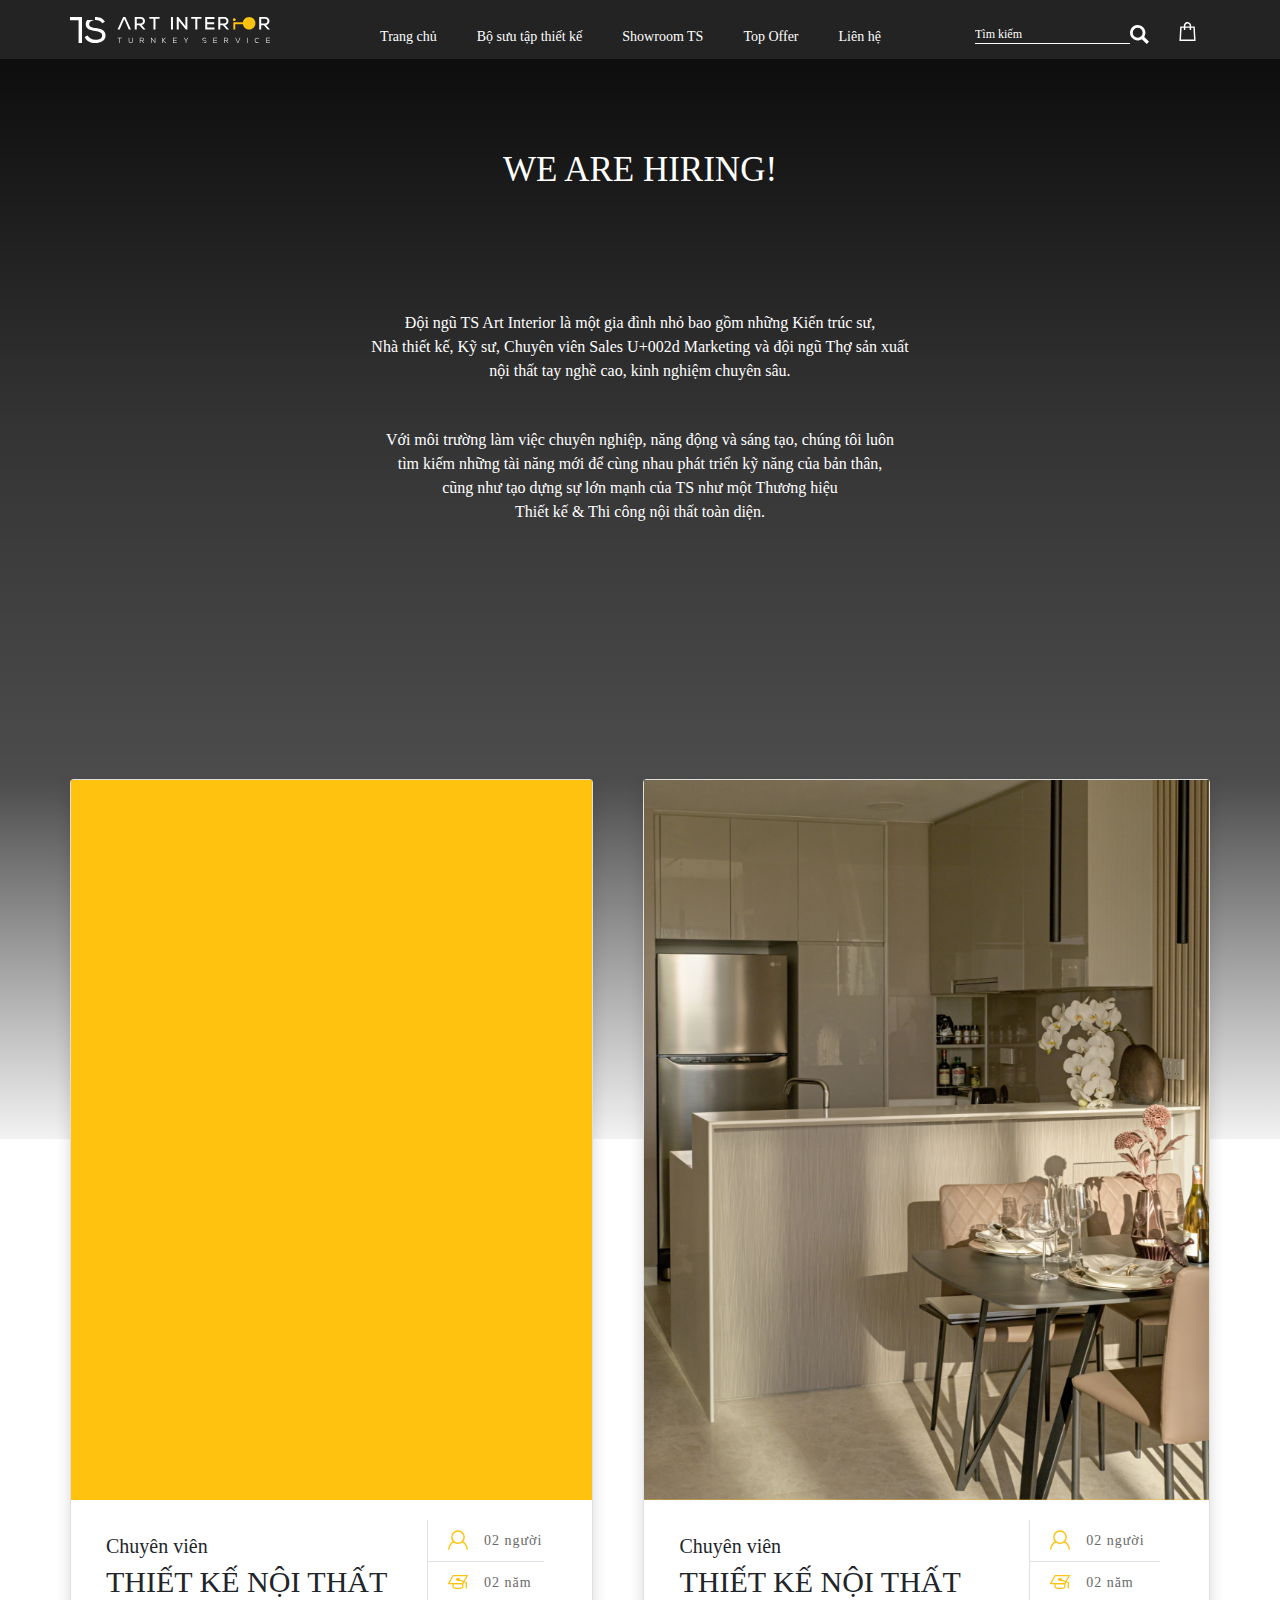
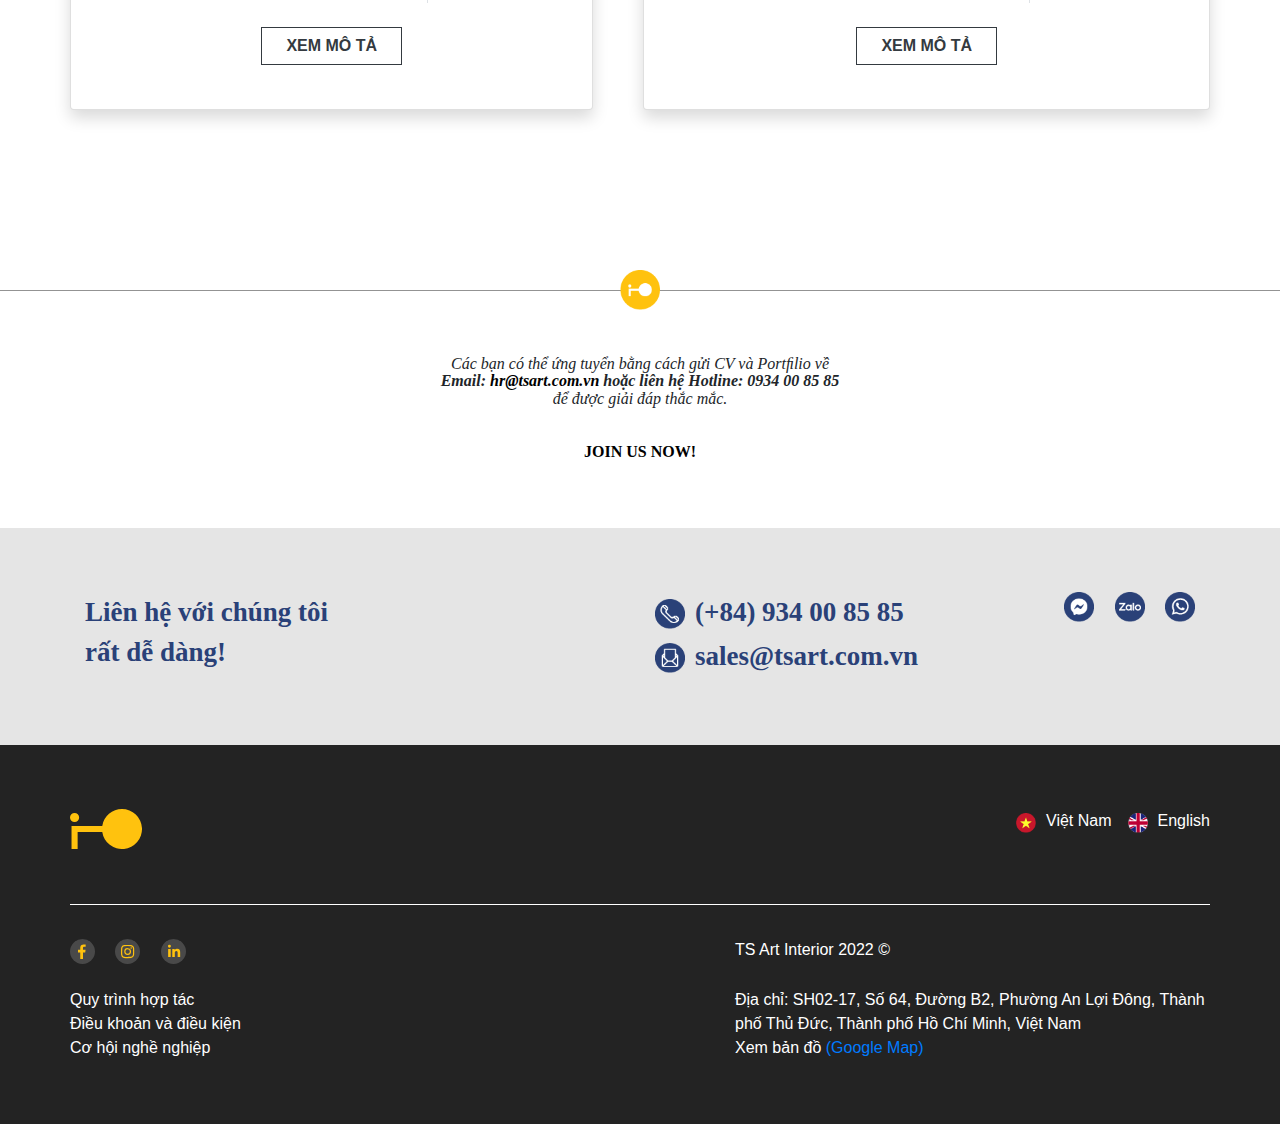
==== pages/CAREER_OPPORTUNITIES/index.html @ ac377da1 "update UI page career opportunities" ====
<!DOCTYPE html>
<html lang="en">

<head>
	<meta charset="UTF-8">
	<meta http-equiv="X-UA-Compatible" content="IE=edge">
	<meta name="viewport" content="width=device-width, initial-scale=1.0">
	<!-- link bootstrap 4.6.1 css -->
	<link rel="stylesheet" href="../../vendor/bootstrap-4.6.1/css/bootstrap.min.css">
	<!-- global styles  -->
	<link rel="stylesheet" href="../../css/styles.css">
	<!-- current styles -->
	<link rel="stylesheet" href="./styles.css">
	<!-- global responsive styles -->
	<link rel="stylesheet" href="../../css/responsive.css">
	<!-- current SP responsive -->
	<link rel="stylesheet" href="./sp-styles.css">
	<title>Cơ Hội Nghề Nghiệp</title>
</head>

<body>
	<!-- #region header section -->
	<header>
		<div class="w-100 main_container header__container">
			<nav class="navbar navbar-expand-lg navbar-dark px-0 container">
				<a class="navbar-brand" href="#">
					<img src="../../images/logo.svg" width="200" height="32">
				</a>
				<button class="navbar-toggler" type="button" data-toggle="collapse" data-target="#navbarSupportedContent"
					aria-controls="navbarSupportedContent" aria-expanded="false" aria-label="Toggle navigation">
					<span class="navbar-toggler-icon"></span>
				</button>

				<div class="collapse navbar-collapse" id="navbarSupportedContent">
					<ul class="navbar-nav mx-auto">
						<li class="nav-item">
							<a class="nav-link" href="#">Trang chủ</a>
						</li>
						<li class="nav-item">
							<a class="nav-link" href="#">Bộ sưu tập thiết kế </a>
						</li>
						<li class="nav-item">
							<a class="nav-link" href="#">Showroom TS</a>
						</li>
						<li class="nav-item">
							<a class="nav-link" href="#">Top Offer</a>
						</li>
						<li class="nav-item">
							<a class="nav-link ">Liên hệ</a>
						</li>
					</ul>
					<div class="d-flex align-items-end" style="margin-top: 3px;">
						<form class="form-inline my-2 my-lg-0 header__form-search">
							<div class="input-group input-group-sm align-items-end">
								<input class="p-0 border-right-0 border-left-0 border-top-0 border-white bg-transparent rounded-0"
									placeholder="Tìm kiếm">
								<img src="../../images/ico_search.svg" width="19" height="19">
							</div>
						</form>
						<button class="btn my-0 my-sm-0 py-0 ml-3" type="submit">
							<img src="../../images/ico_cart.svg" width="19" height="19">
						</button>
					</div>

				</div>
			</nav>
		</div>
	</header>
	<!-- #endregion -->

	<!-- #region main section -->
	<main>

		<!-- #region banner section-->
		<section id="banner" style="background-image: url(./images/banner.png);">
			<div class="overplay"></div>
			<div class="container banner__content">
				<h3 class="text-white text-center content__title">WE ARE HIRING!</h3>
				<p class="text-white text-center content__text">
					Đội ngũ TS Art Interior là một gia đình nhỏ bao gồm những Kiến trúc sư, <br>
					Nhà thiết kế, Kỹ sư, Chuyên viên Sales U+002d Marketing và đội ngũ Thợ sản xuất <br>
					nội thất tay nghề cao, kinh nghiệm chuyên sâu.
				</p>
				<p class="text-white text-center content__text">
					Với môi trường làm việc chuyên nghiệp, năng động và sáng tạo, chúng tôi luôn <br>
					tìm kiếm những tài năng mới để cùng nhau phát triển kỹ năng của bản thân, <br>
					cũng như tạo dựng sự lớn mạnh của TS như một Thương hiệu <br>
					Thiết kế & Thi công nội thất toàn diện.
				</p>
			</div>
		</section>
		<!-- #endregion -->

		<!-- #region job_category section-->
		<section id="job_category">
			<div class="container px-0">
				<div class="job_category__list">
					<!-- #region job_category__item -->
					<div class="card shadow job_category__item">
						<div class="card-image-side">
						</div>
						<div class="card-body">
							<div class="content_side">
								<div class="row mx-0 mb-4">
									<div class="col-8 d-flex flex-column justify-content-end">
										<p class="content_subtitle">Chuyên viên</p>
										<P class="content_title">THIẾT KẾ NỘI THẤT</P>
									</div>
									<div class="col-4">
										<div class="label-icon border-left">
											<img class="icon mr-3" src="../../images/ico-user.svg" alt="" width="20" height="20">
											<span class="content_text">02 người</span>
										</div>
										<div class="border-bottom pr-2" style="width:90%"></div>
										<div class="label-icon border-left ">
											<img class="icon mr-3" src="../../images/ico-experience.svg" alt="" width="20" height="20">
											<span class="content_text">02 năm</span>
										</div>
									</div>
								</div>
								<div class="row mx-0 mb-4 justify-content-center">
									<button type="button" class="btn btn-outline-dark rounded-0 px-4">
										<b>XEM MÔ TẢ</b>
									</button>
								</div>
							</div>
						</div>
					</div>
					<!-- #endregion -->

					<!-- #region job_category__item -->
					<div class="card shadow job_category__item">
						<div class="card-image-side">
							<img class="card-img-top rounded-0" src="./images/image1.png">
							</img>
						</div>
						<div class="card-body">
							<div class="content_side">
								<div class="row mx-0 mb-4">
									<div class="col-8 d-flex flex-column justify-content-end">
										<p class="content_subtitle">Chuyên viên</p>
										<P class="content_title">THIẾT KẾ NỘI THẤT</P>
									</div>
									<div class="col-4">
										<div class="label-icon border-left">
											<img class="icon mr-3" src="../../images/ico-user.svg" alt="" width="20" height="20">
											<span class="content_text">02 người</span>
										</div>
										<div class="border-bottom pr-2" style="width:90%"></div>
										<div class="label-icon border-left ">
											<img class="icon mr-3" src="../../images/ico-experience.svg" alt="" width="20" height="20">
											<span class="content_text">02 năm</span>
										</div>
									</div>
								</div>
								<div class="row mx-0 mb-4 justify-content-center">
									<button type="button" class="btn btn-outline-dark rounded-0 px-4">
										<b>XEM MÔ TẢ</b>
									</button>
								</div>
							</div>
						</div>
					</div>
					<!-- #endregion -->
				</div>
		</section>
		<!-- #endregion -->

		<div class="line-section mb-5" style="margin-top: -20vh;">
			<img src="../../images/ico_cricle.png" width="40" height="40">
		</div>

		<!-- #region info section-->
		<section id="info">
			<div class="info__content">
				<p class="text-center">
					Các bạn có thể ứng tuyển bằng cách gửi CV và Portﬁlio về <br>
					<b>Email: <a href="mailto:hr@tsart.com.vn">hr@tsart.com.vn</a> hoặc liên hệ Hotline: 0934 00 85 85</b> <br>
					để được giải đáp thắc mắc.
				</p>
			</div>
			<div class="info__action text-center">
				<a href="#" class="text-black"><b>JOIN US NOW!</b></a>
			</div>
		</section>
		<!-- #endregion -->

		<!-- #region contact section-->
		<section class="contact">
			<div class="main_container">
				<div class="container">
					<div class="row">
						<div class="col-6">
							<p class="contact__title">Liên hệ với chúng tôi <br> rất dễ dàng!</p>
						</div>
						<div class="col-6">
							<div class="d-flex mx-0 flex-nowrap justify-content-between">
								<div class="label-icon">
									<img class="icon" src="../../images/ico_phone.png" alt="" width="40" height="40">
									<span class="contact__title">(+84) 934 00 85 85</span>
								</div>
								<div>
									<a href="#"><img class="icon mr-3" src="../../images/ico-chat_messenger.png" alt="" width="40"
											height="40"></a>
									<a href="#"><img class="icon mr-3" src="../../images/ico-chat_zalo.png" alt="" width="40"
											height="40"></a>
									<a href="#"><img class="icon" src="../../images/ico-chat_whatsapp.png" alt="" width="40"
											height="40"></a>
								</div>
							</div>
							<div class="label-icon">
								<img class="icon" src="../../images/ico_mail.png" alt="" width="40" height="40">
								<span class="contact__title">sales@tsart.com.vn</span>
							</div>
						</div>
					</div>
				</div>
			</div>
		</section>
		<!-- #endregion -->

	</main>
	<!-- #endregion -->

	<!-- #region footer section -->
	<footer>
		<div class="container">
			<div class="row border-white border-bottom head__footer">
				<div class="col px-0 brand__logo">
					<img class="icon" src="../../images/icon.svg" alt="" height="40">
				</div>
				<div class="col px-0">
					<div class="d-flex align-items-center justify-content-end">
						<div class="label-icon dark mr-3">
							<img class="icon" src="../../images/ico-lng_vn.png" alt="" width="20" height="20">
							<span class="contact__title">Việt Nam</span>
						</div>
						<div class="label-icon dark">
							<img class="icon" src="../../images/ico-lng-en.png" alt="" width="20" height="20">
							<span class="contact__title">English</span>
						</div>
					</div>
				</div>
			</div>
			<div class="row">
				<div class="col-7 mb-4 px-0">
					<div class=" list_social">
						<img class="icon mr-3" src="../../images/ico-social-fb.svg" alt="" width="25" height="25">
						<img class="icon mr-3" src="../../images/ico-social-ins.svg" alt="" width="25" height="25">
						<img class="icon" src="../../images/ico-social-in.svg" alt="" width="25" height="25">
					</div>
				</div>
				<div class="col-5 px-0">
					<div class="text">
						<p>TS Art Interior 2022 ©</p>
					</div>
				</div>

			</div>
			<div class="row">
				<div class="col-7 px-0">
					<p class="text">
						Quy trình hợp tác <br>
						Điều khoản và điều kiện <br>
						Cơ hội nghề nghiệp
					</p>
				</div>
				<div class="col-5 px-0">
					<p class="text">
						Địa chỉ: SH02-17, Số 64, Đường B2, Phường An Lợi Đông,
						Thành phố Thủ Đức, Thành phố Hồ Chí Minh, Việt Nam
						<br>
						Xem bản đồ <a href="#">(Google Map)</a>
					</p>
				</div>
			</div>
		</div>
	</footer>
	<!-- #endregion -->

	<script src="../../vendor/jquery-3.5.1/jquery-3.5.1.slim.min.js"></script>
	<script src="../../vendor/bootstrap-4.6.1/js/bootstrap.bundle.min.js"></script>
	<script src="../../js/main.js"></script>
</body>

</html>
---- css/styles.css ----
/* @import fonts */
@import url(./fonts.css);

/* @import variables css*/
@import url(./partials/_variables.css);

/* @import global css */
@import url(./partials/_global.css);

/* key frame animation css */
@import url(./partials/_keyframe.css);

/* @import icons */
@import url(./icons.css);

header {
}
header .header__container{
  background-color: #232323;
}
header .navbar-collapse .nav-item .nav-link {
  font-size: 14px;
  padding: 15px 20px 0 20px;
  color: #fff;
  font-family: var(--GothamBook);
}
header .header__form-search input:focus,
header .header__form-search input:active,
header .header__form-search input:hover,
header .header__form-search input {
  color: #fff;
  font-family: var(--GothamLight);
}
header .header__form-search input {
  border: 1px solid #fff;
  font-size: 12px;
}
header .header__form-search input::-webkit-input-placeholder {
  /* Edge */
  color: #fff;
}

header .header__form-search input:-ms-input-placeholder {
  /* Internet Explorer 10-11 */
  color: #fff;
}

header .header__form-search input::placeholder {
  color: #fff;
}
.line-section {
  position: relative;
  border-bottom: 1px solid #939393;
  margin: 5% 0;
  margin-bottom: 10%;
}
.line-section img {
  position: absolute;
  left: 50%;
  top: 50%;
  transform: translate(-50%, -50%);
}

.contact {
  background-color: #e5e5e5;
  padding: 5%;
}
.contact .contact__title {
  color: #2a4178;
  font-size: 27px;
  font-family: var(--GothamRegular);
  font-weight: 800;
}
.contact .icon {
  width: 30px;
  height: 30px;
}
.label-icon {
  display: flex;
  align-items: center;
}
.label-icon .icon {
  margin-right: 10px;
}

.label-icon .contact__title {
  margin-bottom: 4px;
}
.label-icon.dark .contact__title {
    color: #fff;
  }
footer {
  background-color: #232323;
  padding: 5% 0;
}
footer .head__footer{
    padding-bottom: 5%;
}

footer .text {
    font-size: 16px;
    color: #fff;
    font-weight: 500;
}
footer .head__footer{
    margin-bottom: 3%;
}
---- pages/CAREER_OPPORTUNITIES/styles.css ----
#banner {
  background-size: cover;
  background-position: center;
  position: relative;
  height: 120vh;
}

#banner .overplay {
  background-size: cover;
  position: absolute;
  top: 0;
  bottom: 0;
  width: 100%;
  background-image: linear-gradient(180deg, rgba(0, 0, 0, 0.95), rgba(0, 0, 0, 0.8), rgba(0, 0, 0, 0.7), rgba(0, 0, 0, 0.05));
}

#banner .banner__content {
  position: relative;
  height: 80vh;
}

#banner .banner__content .content__title {
  font-family: var(--GothamBold);
  font-size: 35px;
  padding: 10vh 0;
}

#banner .banner__content .content__text {
  padding: 2.5vh 0;
  font-family: var(--GothamBookItalic);
  font-size: 16px;
}
#job_category{
    position: relative;
    transform: translateY(-40vh);
}
#job_category .job_category__list{
  display: grid;
  grid-template: auto / auto auto;
  gap: 50px;
}

#job_category .job_category__item {}

#job_category .job_category__item .card-img-top {
  height: 100%;
}

#job_category .job_category__item .card-image-side {
  background-color: #FFC20E;
  height: 80vh;
}

#job_category .job_category__item .content_side .content_subtitle {
  font-family: var(--GothamLight);
  line-height: 1.5;
  font-size: 20px;
}

#job_category .job_category__item .content_side .content_title {
  font-family: var(--GothamRegular);
  line-height: 1.4;
  font-size: 30px;
  white-space: nowrap;
}

#job_category .job_category__item .content_side .label-icon {
  padding: 10px;
  padding-right: 0;
  padding-left: 20px;
}

#job_category .job_category__item .content_side .label-icon .content_text {
  font-family: var(--GothamLight);
  color: #686868;
  line-height: 1.5;
  letter-spacing: 1px;
  font-weight: 300;
  font-size: 14px;
}
#info{
  margin-bottom: 5%;
}
#info .info__content{
  margin-top: 5%;
  margin-bottom: 2.5%;
}
#info .info__content p{
  font-family: var(--GothamLightItalic);
  font-style: italic;
  font-size: 16px;
  line-height: 1.1;
}
#info .info__content a{
  color: #000;
  text-decoration: none;
}
#info .info__action{
  margin-bottom: 2.5%;
}
#info .info__action a{
  color: #000;
  text-decoration: none;
  font-weight: bold;
  font-family: var(--GothamBold);
}
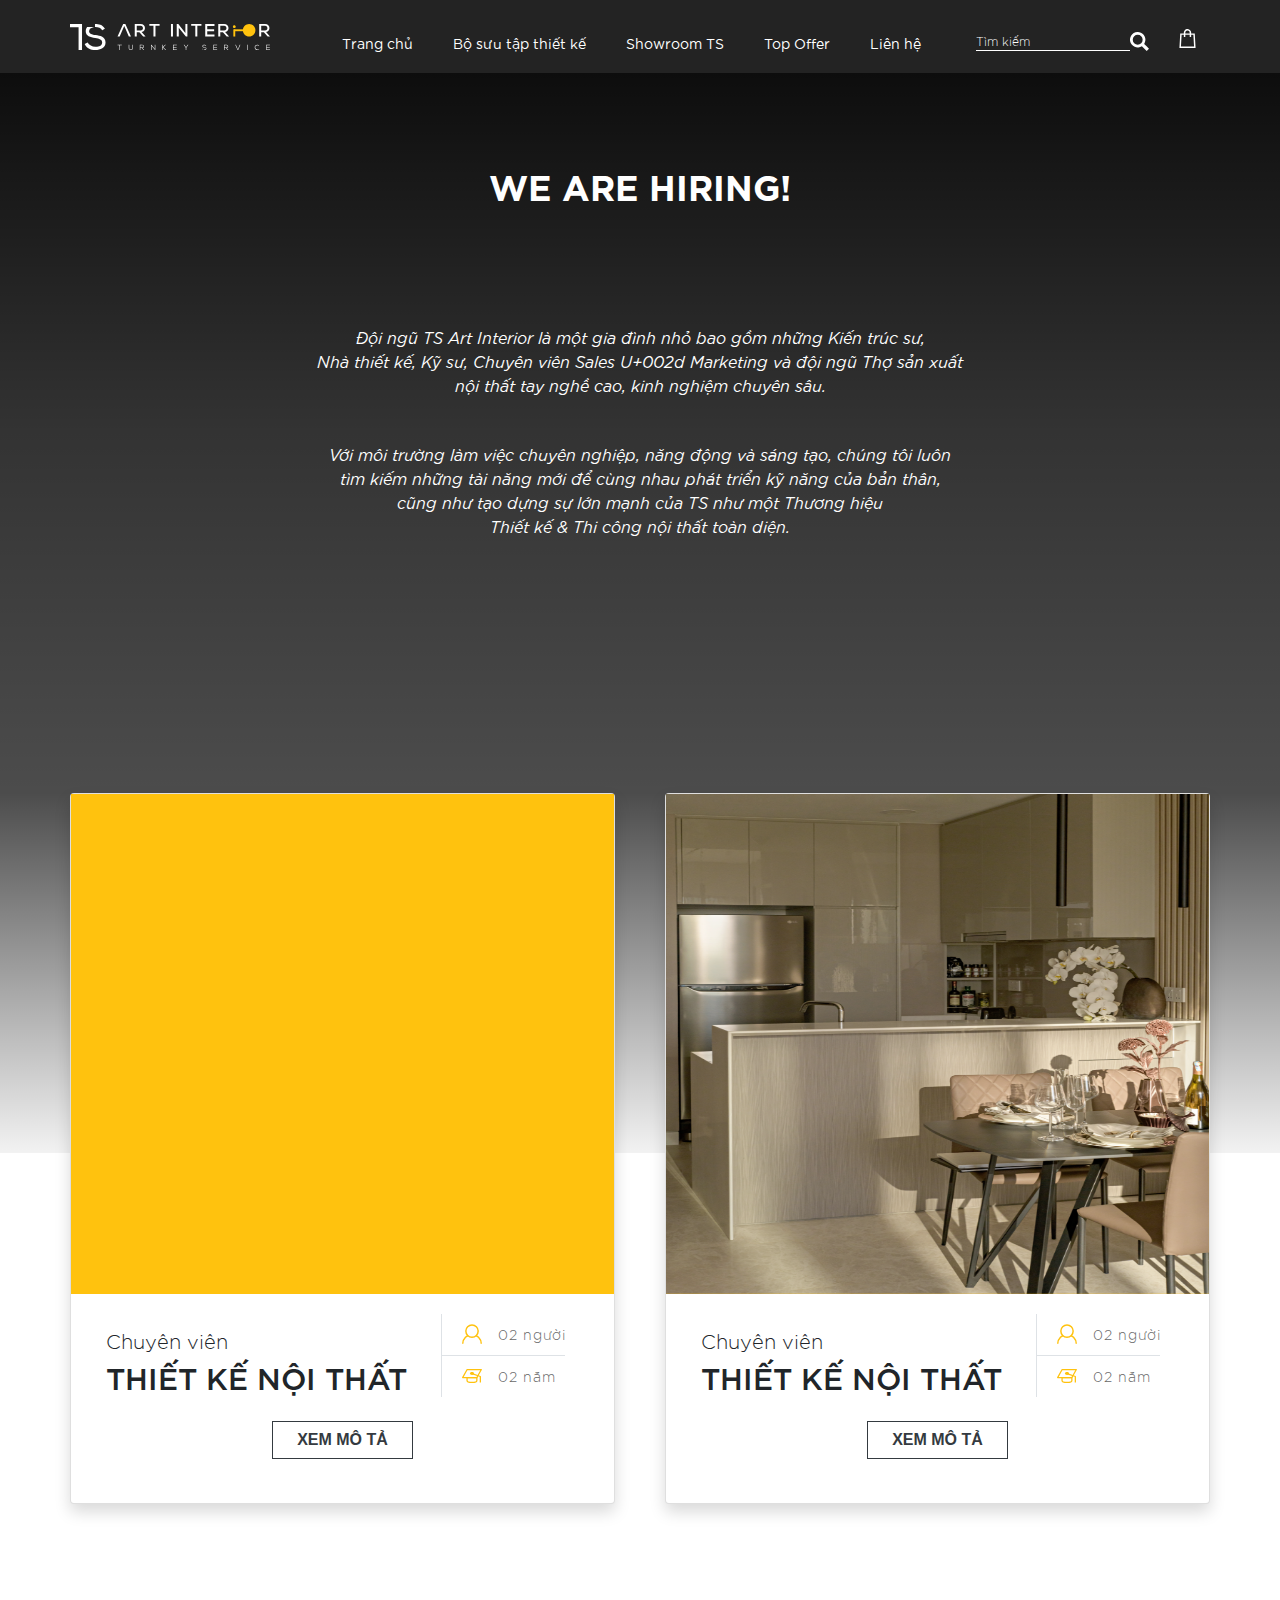
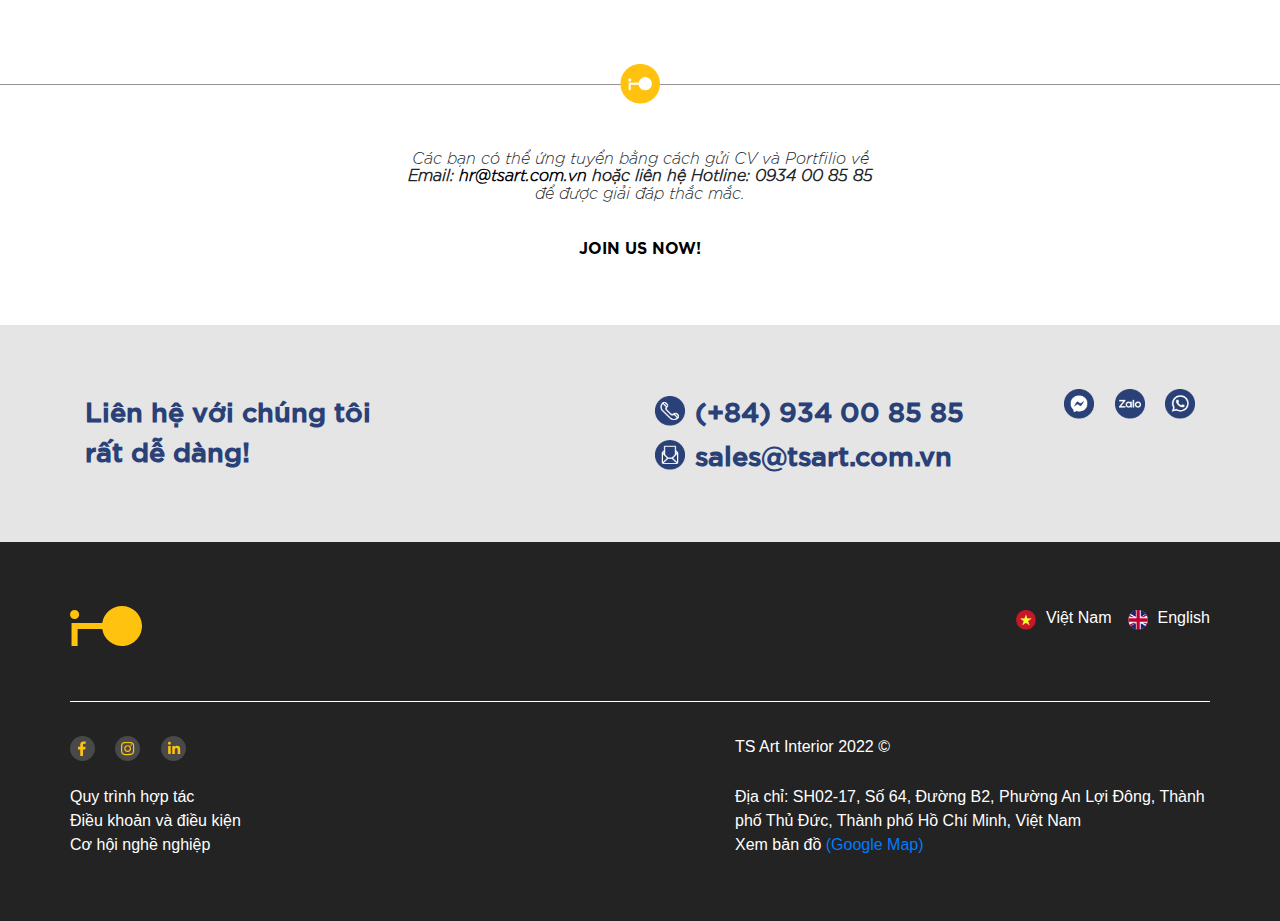
==== commit 868b3bd6: "update page css identifier" ====
--- a/pages/CAREER_OPPORTUNITIES/index.html
+++ b/pages/CAREER_OPPORTUNITIES/index.html
@@ -70,155 +70,156 @@
 
 	<!-- #region main section -->
 	<main>
-
-		<!-- #region banner section-->
-		<section id="banner" style="background-image: url(./images/banner.png);">
-			<div class="overplay"></div>
-			<div class="container banner__content">
-				<h3 class="text-white text-center content__title">WE ARE HIRING!</h3>
-				<p class="text-white text-center content__text">
-					Đội ngũ TS Art Interior là một gia đình nhỏ bao gồm những Kiến trúc sư, <br>
-					Nhà thiết kế, Kỹ sư, Chuyên viên Sales U+002d Marketing và đội ngũ Thợ sản xuất <br>
-					nội thất tay nghề cao, kinh nghiệm chuyên sâu.
-				</p>
-				<p class="text-white text-center content__text">
-					Với môi trường làm việc chuyên nghiệp, năng động và sáng tạo, chúng tôi luôn <br>
-					tìm kiếm những tài năng mới để cùng nhau phát triển kỹ năng của bản thân, <br>
-					cũng như tạo dựng sự lớn mạnh của TS như một Thương hiệu <br>
-					Thiết kế & Thi công nội thất toàn diện.
-				</p>
-			</div>
-		</section>
-		<!-- #endregion -->
-
-		<!-- #region job_category section-->
-		<section id="job_category">
-			<div class="container px-0">
-				<div class="job_category__list">
-					<!-- #region job_category__item -->
-					<div class="card shadow job_category__item">
-						<div class="card-image-side">
-						</div>
-						<div class="card-body">
-							<div class="content_side">
-								<div class="row mx-0 mb-4">
-									<div class="col-8 d-flex flex-column justify-content-end">
-										<p class="content_subtitle">Chuyên viên</p>
-										<P class="content_title">THIẾT KẾ NỘI THẤT</P>
-									</div>
-									<div class="col-4">
-										<div class="label-icon border-left">
-											<img class="icon mr-3" src="../../images/ico-user.svg" alt="" width="20" height="20">
-											<span class="content_text">02 người</span>
-										</div>
-										<div class="border-bottom pr-2" style="width:90%"></div>
-										<div class="label-icon border-left ">
-											<img class="icon mr-3" src="../../images/ico-experience.svg" alt="" width="20" height="20">
-											<span class="content_text">02 năm</span>
-										</div>
-									</div>
-								</div>
-								<div class="row mx-0 mb-4 justify-content-center">
-									<button type="button" class="btn btn-outline-dark rounded-0 px-4">
-										<b>XEM MÔ TẢ</b>
-									</button>
-								</div>
-							</div>
-						</div>
-					</div>
-					<!-- #endregion -->
-
-					<!-- #region job_category__item -->
-					<div class="card shadow job_category__item">
-						<div class="card-image-side">
-							<img class="card-img-top rounded-0" src="./images/image1.png">
-							</img>
-						</div>
-						<div class="card-body">
-							<div class="content_side">
-								<div class="row mx-0 mb-4">
-									<div class="col-8 d-flex flex-column justify-content-end">
-										<p class="content_subtitle">Chuyên viên</p>
-										<P class="content_title">THIẾT KẾ NỘI THẤT</P>
-									</div>
-									<div class="col-4">
-										<div class="label-icon border-left">
-											<img class="icon mr-3" src="../../images/ico-user.svg" alt="" width="20" height="20">
-											<span class="content_text">02 người</span>
-										</div>
-										<div class="border-bottom pr-2" style="width:90%"></div>
-										<div class="label-icon border-left ">
-											<img class="icon mr-3" src="../../images/ico-experience.svg" alt="" width="20" height="20">
-											<span class="content_text">02 năm</span>
-										</div>
-									</div>
-								</div>
-								<div class="row mx-0 mb-4 justify-content-center">
-									<button type="button" class="btn btn-outline-dark rounded-0 px-4">
-										<b>XEM MÔ TẢ</b>
-									</button>
-								</div>
-							</div>
-						</div>
-					</div>
-					<!-- #endregion -->
-				</div>
-		</section>
-		<!-- #endregion -->
-
-		<div class="line-section mb-5" style="margin-top: -20vh;">
-			<img src="../../images/ico_cricle.png" width="40" height="40">
+		<div id="career-page">
+
+			<!-- #region banner section-->
+			<section id="banner" style="background-image: url(./images/banner.png);">
+				<div class="overplay"></div>
+				<div class="container banner__content">
+					<h3 class="text-white text-center content__title">WE ARE HIRING!</h3>
+					<p class="text-white text-center content__text">
+						Đội ngũ TS Art Interior là một gia đình nhỏ bao gồm những Kiến trúc sư, <br>
+						Nhà thiết kế, Kỹ sư, Chuyên viên Sales U+002d Marketing và đội ngũ Thợ sản xuất <br>
+						nội thất tay nghề cao, kinh nghiệm chuyên sâu.
+					</p>
+					<p class="text-white text-center content__text">
+						Với môi trường làm việc chuyên nghiệp, năng động và sáng tạo, chúng tôi luôn <br>
+						tìm kiếm những tài năng mới để cùng nhau phát triển kỹ năng của bản thân, <br>
+						cũng như tạo dựng sự lớn mạnh của TS như một Thương hiệu <br>
+						Thiết kế & Thi công nội thất toàn diện.
+					</p>
+				</div>
+			</section>
+			<!-- #endregion -->
+
+			<!-- #region job_category section-->
+			<section id="job_category">
+				<div class="container px-0">
+					<div class="job_category__list">
+						<!-- #region job_category__item -->
+						<div class="card shadow job_category__item">
+							<div class="card-image-side">
+							</div>
+							<div class="card-body">
+								<div class="content_side">
+									<div class="row mx-0 mb-4">
+										<div class="col-8 d-flex flex-column justify-content-end">
+											<p class="content_subtitle">Chuyên viên</p>
+											<P class="content_title">THIẾT KẾ NỘI THẤT</P>
+										</div>
+										<div class="col-4">
+											<div class="label-icon border-left">
+												<img class="icon mr-3" src="../../images/ico-user.svg" alt="" width="20" height="20">
+												<span class="content_text">02 người</span>
+											</div>
+											<div class="border-bottom pr-2" style="width:90%"></div>
+											<div class="label-icon border-left ">
+												<img class="icon mr-3" src="../../images/ico-experience.svg" alt="" width="20" height="20">
+												<span class="content_text">02 năm</span>
+											</div>
+										</div>
+									</div>
+									<div class="row mx-0 mb-4 justify-content-center">
+										<button type="button" class="btn btn-outline-dark rounded-0 px-4">
+											<b>XEM MÔ TẢ</b>
+										</button>
+									</div>
+								</div>
+							</div>
+						</div>
+						<!-- #endregion -->
+
+						<!-- #region job_category__item -->
+						<div class="card shadow job_category__item">
+							<div class="card-image-side">
+								<img class="card-img-top rounded-0" src="./images/image1.png">
+								</img>
+							</div>
+							<div class="card-body">
+								<div class="content_side">
+									<div class="row mx-0 mb-4">
+										<div class="col-8 d-flex flex-column justify-content-end">
+											<p class="content_subtitle">Chuyên viên</p>
+											<P class="content_title">THIẾT KẾ NỘI THẤT</P>
+										</div>
+										<div class="col-4">
+											<div class="label-icon border-left">
+												<img class="icon mr-3" src="../../images/ico-user.svg" alt="" width="20" height="20">
+												<span class="content_text">02 người</span>
+											</div>
+											<div class="border-bottom pr-2" style="width:90%"></div>
+											<div class="label-icon border-left ">
+												<img class="icon mr-3" src="../../images/ico-experience.svg" alt="" width="20" height="20">
+												<span class="content_text">02 năm</span>
+											</div>
+										</div>
+									</div>
+									<div class="row mx-0 mb-4 justify-content-center">
+										<button type="button" class="btn btn-outline-dark rounded-0 px-4">
+											<b>XEM MÔ TẢ</b>
+										</button>
+									</div>
+								</div>
+							</div>
+						</div>
+						<!-- #endregion -->
+					</div>
+			</section>
+			<!-- #endregion -->
+
+			<div class="line-section mb-5" style="margin-top: -20vh;">
+				<img src="../../images/ico_cricle.png" width="40" height="40">
+			</div>
+
+			<!-- #region info section-->
+			<section id="info">
+				<div class="info__content">
+					<p class="text-center">
+						Các bạn có thể ứng tuyển bằng cách gửi CV và Portﬁlio về <br>
+						<b>Email: <a href="mailto:hr@tsart.com.vn">hr@tsart.com.vn</a> hoặc liên hệ Hotline: 0934 00 85 85</b> <br>
+						để được giải đáp thắc mắc.
+					</p>
+				</div>
+				<div class="info__action text-center">
+					<a href="#" class="text-black"><b>JOIN US NOW!</b></a>
+				</div>
+			</section>
+			<!-- #endregion -->
+
+			<!-- #region contact section-->
+			<section class="contact">
+				<div class="main_container">
+					<div class="container">
+						<div class="row">
+							<div class="col-6">
+								<p class="contact__title">Liên hệ với chúng tôi <br> rất dễ dàng!</p>
+							</div>
+							<div class="col-6">
+								<div class="d-flex mx-0 flex-nowrap justify-content-between">
+									<div class="label-icon">
+										<img class="icon" src="../../images/ico_phone.png" alt="" width="40" height="40">
+										<span class="contact__title">(+84) 934 00 85 85</span>
+									</div>
+									<div>
+										<a href="#"><img class="icon mr-3" src="../../images/ico-chat_messenger.png" alt="" width="40"
+												height="40"></a>
+										<a href="#"><img class="icon mr-3" src="../../images/ico-chat_zalo.png" alt="" width="40"
+												height="40"></a>
+										<a href="#"><img class="icon" src="../../images/ico-chat_whatsapp.png" alt="" width="40"
+												height="40"></a>
+									</div>
+								</div>
+								<div class="label-icon">
+									<img class="icon" src="../../images/ico_mail.png" alt="" width="40" height="40">
+									<span class="contact__title">sales@tsart.com.vn</span>
+								</div>
+							</div>
+						</div>
+					</div>
+				</div>
+			</section>
+			<!-- #endregion -->
 		</div>
-
-		<!-- #region info section-->
-		<section id="info">
-			<div class="info__content">
-				<p class="text-center">
-					Các bạn có thể ứng tuyển bằng cách gửi CV và Portﬁlio về <br>
-					<b>Email: <a href="mailto:hr@tsart.com.vn">hr@tsart.com.vn</a> hoặc liên hệ Hotline: 0934 00 85 85</b> <br>
-					để được giải đáp thắc mắc.
-				</p>
-			</div>
-			<div class="info__action text-center">
-				<a href="#" class="text-black"><b>JOIN US NOW!</b></a>
-			</div>
-		</section>
-		<!-- #endregion -->
-
-		<!-- #region contact section-->
-		<section class="contact">
-			<div class="main_container">
-				<div class="container">
-					<div class="row">
-						<div class="col-6">
-							<p class="contact__title">Liên hệ với chúng tôi <br> rất dễ dàng!</p>
-						</div>
-						<div class="col-6">
-							<div class="d-flex mx-0 flex-nowrap justify-content-between">
-								<div class="label-icon">
-									<img class="icon" src="../../images/ico_phone.png" alt="" width="40" height="40">
-									<span class="contact__title">(+84) 934 00 85 85</span>
-								</div>
-								<div>
-									<a href="#"><img class="icon mr-3" src="../../images/ico-chat_messenger.png" alt="" width="40"
-											height="40"></a>
-									<a href="#"><img class="icon mr-3" src="../../images/ico-chat_zalo.png" alt="" width="40"
-											height="40"></a>
-									<a href="#"><img class="icon" src="../../images/ico-chat_whatsapp.png" alt="" width="40"
-											height="40"></a>
-								</div>
-							</div>
-							<div class="label-icon">
-								<img class="icon" src="../../images/ico_mail.png" alt="" width="40" height="40">
-								<span class="contact__title">sales@tsart.com.vn</span>
-							</div>
-						</div>
-					</div>
-				</div>
-			</div>
-		</section>
-		<!-- #endregion -->
-
 	</main>
 	<!-- #endregion -->
 
--- a/css/styles.css
+++ b/css/styles.css
@@ -13,23 +13,26 @@
 /* @import icons */
 @import url(./icons.css);
 
-header {
-}
 header .header__container{
   background-color: #232323;
 }
+
+header .header__container nav{
+  padding: 15px;
+}
+
 header .navbar-collapse .nav-item .nav-link {
   font-size: 14px;
   padding: 15px 20px 0 20px;
   color: #fff;
-  font-family: var(--GothamBook);
+  font-family: GothamBook;
 }
 header .header__form-search input:focus,
 header .header__form-search input:active,
 header .header__form-search input:hover,
 header .header__form-search input {
   color: #fff;
-  font-family: var(--GothamLight);
+  font-family: GothamLight;
 }
 header .header__form-search input {
   border: 1px solid #fff;
@@ -68,7 +71,7 @@
 .contact .contact__title {
   color: #2a4178;
   font-size: 27px;
-  font-family: var(--GothamRegular);
+  font-family: GothamRegular;
   font-weight: 800;
 }
 .contact .icon {
@@ -104,4 +107,14 @@
 }
 footer .head__footer{
     margin-bottom: 3%;
+}
+.line-break{
+  display: flex;
+  justify-content: center;
+  width: 100%;
+}
+.line-break span{
+  background-color: #232323;
+  width: 40px;
+  height: 1px;
 }--- a/pages/CAREER_OPPORTUNITIES/styles.css
+++ b/pages/CAREER_OPPORTUNITIES/styles.css
@@ -1,11 +1,11 @@
-#banner {
+#career-page #banner {
   background-size: cover;
   background-position: center;
   position: relative;
   height: 120vh;
 }
 
-#banner .overplay {
+#career-page #banner .overplay {
   background-size: cover;
   position: absolute;
   top: 0;
@@ -14,93 +14,93 @@
   background-image: linear-gradient(180deg, rgba(0, 0, 0, 0.95), rgba(0, 0, 0, 0.8), rgba(0, 0, 0, 0.7), rgba(0, 0, 0, 0.05));
 }
 
-#banner .banner__content {
+#career-page #banner .banner__content {
   position: relative;
   height: 80vh;
 }
 
-#banner .banner__content .content__title {
-  font-family: var(--GothamBold);
+#career-page #banner .banner__content .content__title {
+  font-family: GothamBold;
   font-size: 35px;
   padding: 10vh 0;
 }
 
-#banner .banner__content .content__text {
+#career-page #banner .banner__content .content__text {
   padding: 2.5vh 0;
-  font-family: var(--GothamBookItalic);
+  font-family: GothamBookItalic;
   font-size: 16px;
 }
-#job_category{
+#career-page #job_category{
     position: relative;
     transform: translateY(-40vh);
 }
-#job_category .job_category__list{
+#career-page #job_category .job_category__list{
   display: grid;
   grid-template: auto / auto auto;
   gap: 50px;
 }
 
-#job_category .job_category__item {}
+#career-page #job_category .job_category__item {}
 
-#job_category .job_category__item .card-img-top {
+#career-page #job_category .job_category__item .card-img-top {
   height: 100%;
 }
 
-#job_category .job_category__item .card-image-side {
+#career-page #job_category .job_category__item .card-image-side {
   background-color: #FFC20E;
-  height: 80vh;
+  height: 500px;
 }
 
-#job_category .job_category__item .content_side .content_subtitle {
-  font-family: var(--GothamLight);
+#career-page #job_category .job_category__item .content_side .content_subtitle {
+  font-family: GothamLight;
   line-height: 1.5;
   font-size: 20px;
 }
 
-#job_category .job_category__item .content_side .content_title {
-  font-family: var(--GothamRegular);
+#career-page #job_category .job_category__item .content_side .content_title {
+  font-family: GothamRegular;
   line-height: 1.4;
   font-size: 30px;
   white-space: nowrap;
 }
 
-#job_category .job_category__item .content_side .label-icon {
+#career-page #job_category .job_category__item .content_side .label-icon {
   padding: 10px;
   padding-right: 0;
   padding-left: 20px;
 }
 
-#job_category .job_category__item .content_side .label-icon .content_text {
-  font-family: var(--GothamLight);
+#career-page #job_category .job_category__item .content_side .label-icon .content_text {
+  font-family: GothamLight;
   color: #686868;
   line-height: 1.5;
   letter-spacing: 1px;
   font-weight: 300;
   font-size: 14px;
 }
-#info{
+#career-page #info{
   margin-bottom: 5%;
 }
-#info .info__content{
+#career-page #info .info__content{
   margin-top: 5%;
   margin-bottom: 2.5%;
 }
-#info .info__content p{
-  font-family: var(--GothamLightItalic);
+#career-page #info .info__content p{
+  font-family: GothamLightItalic;
   font-style: italic;
   font-size: 16px;
   line-height: 1.1;
 }
-#info .info__content a{
+#career-page #info .info__content a{
   color: #000;
   text-decoration: none;
 }
-#info .info__action{
+#career-page #info .info__action{
   margin-bottom: 2.5%;
 }
-#info .info__action a{
+#career-page #info .info__action a{
   color: #000;
   text-decoration: none;
   font-weight: bold;
-  font-family: var(--GothamBold);
+  font-family: GothamBold;
 }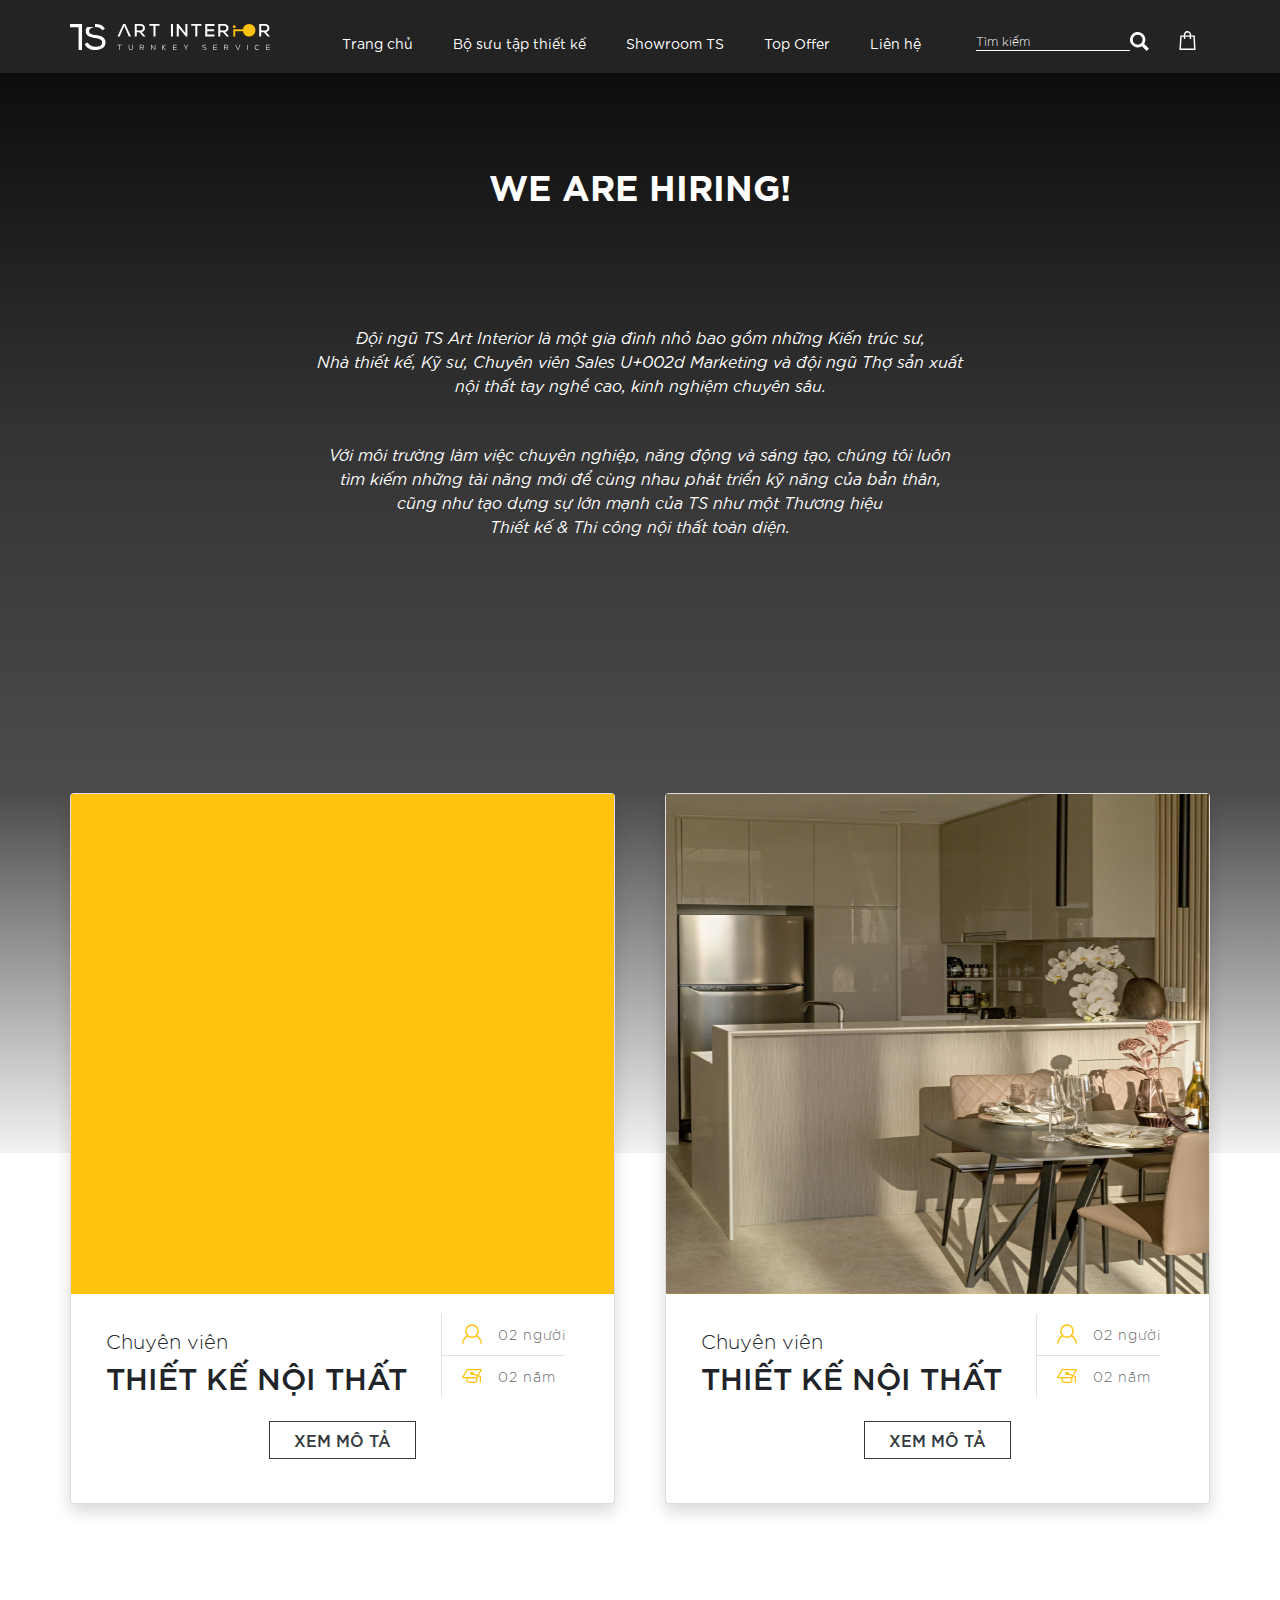
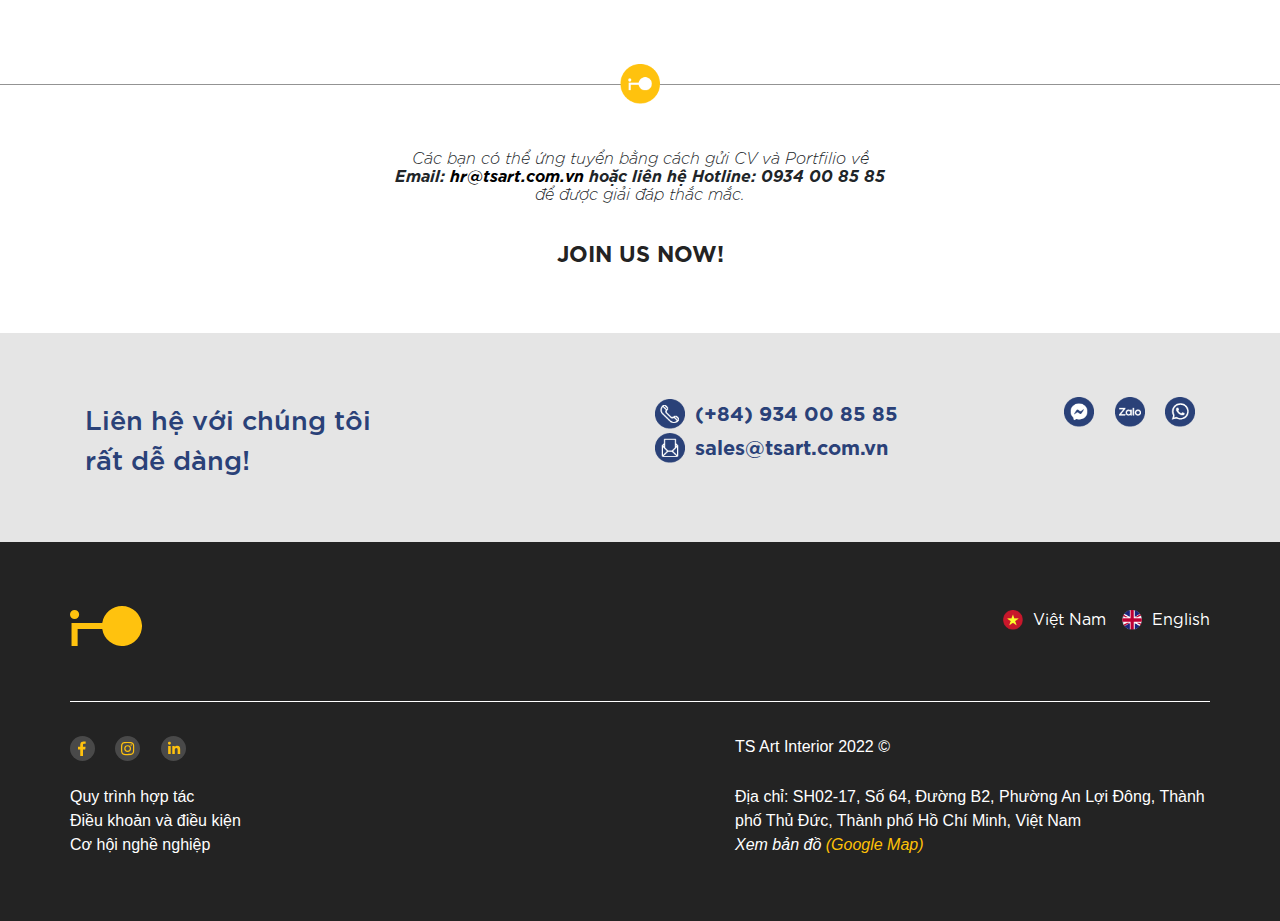
==== commit 6e139f72: "update spacing, font size, fix bug" ====
--- a/pages/CAREER_OPPORTUNITIES/index.html
+++ b/pages/CAREER_OPPORTUNITIES/index.html
@@ -121,7 +121,7 @@
 									</div>
 									<div class="row mx-0 mb-4 justify-content-center">
 										<button type="button" class="btn btn-outline-dark rounded-0 px-4">
-											<b>XEM MÔ TẢ</b>
+											XEM MÔ TẢ
 										</button>
 									</div>
 								</div>
@@ -156,7 +156,7 @@
 									</div>
 									<div class="row mx-0 mb-4 justify-content-center">
 										<button type="button" class="btn btn-outline-dark rounded-0 px-4">
-											<b>XEM MÔ TẢ</b>
+											XEM MÔ TẢ
 										</button>
 									</div>
 								</div>
@@ -181,7 +181,7 @@
 					</p>
 				</div>
 				<div class="info__action text-center">
-					<a href="#" class="text-black"><b>JOIN US NOW!</b></a>
+					<a href="#" class="text-black">JOIN US NOW!</a>
 				</div>
 			</section>
 			<!-- #endregion -->
@@ -271,7 +271,7 @@
 						Địa chỉ: SH02-17, Số 64, Đường B2, Phường An Lợi Đông,
 						Thành phố Thủ Đức, Thành phố Hồ Chí Minh, Việt Nam
 						<br>
-						Xem bản đồ <a href="#">(Google Map)</a>
+						<i>Xem bản đồ <a href="#" class="text-warning">(Google Map)</a></i>
 					</p>
 				</div>
 			</div>
--- a/css/styles.css
+++ b/css/styles.css
@@ -72,7 +72,10 @@
   color: #2a4178;
   font-size: 27px;
   font-family: GothamRegular;
-  font-weight: 800;
+}
+.contact span.contact__title{
+  font-size:20px;
+  font-family: GothamBold;
 }
 .contact .icon {
   width: 30px;
@@ -91,7 +94,9 @@
 }
 .label-icon.dark .contact__title {
     color: #fff;
-  }
+    font-family: GothamBook;
+    font-size: 16px;
+}
 footer {
   background-color: #232323;
   padding: 5% 0;
@@ -115,6 +120,6 @@
 }
 .line-break span{
   background-color: #232323;
-  width: 40px;
+  width: 80px;
   height: 1px;
 }--- a/pages/CAREER_OPPORTUNITIES/styles.css
+++ b/pages/CAREER_OPPORTUNITIES/styles.css
@@ -91,6 +91,9 @@
   font-size: 16px;
   line-height: 1.1;
 }
+#career-page #info .info__content b{
+  font-family: GothamBoldItalic;
+}
 #career-page #info .info__content a{
   color: #000;
   text-decoration: none;
@@ -99,8 +102,8 @@
   margin-bottom: 2.5%;
 }
 #career-page #info .info__action a{
-  color: #000;
+  color: #232323;
   text-decoration: none;
-  font-weight: bold;
   font-family: GothamBold;
+  font-size: 22px;
 }